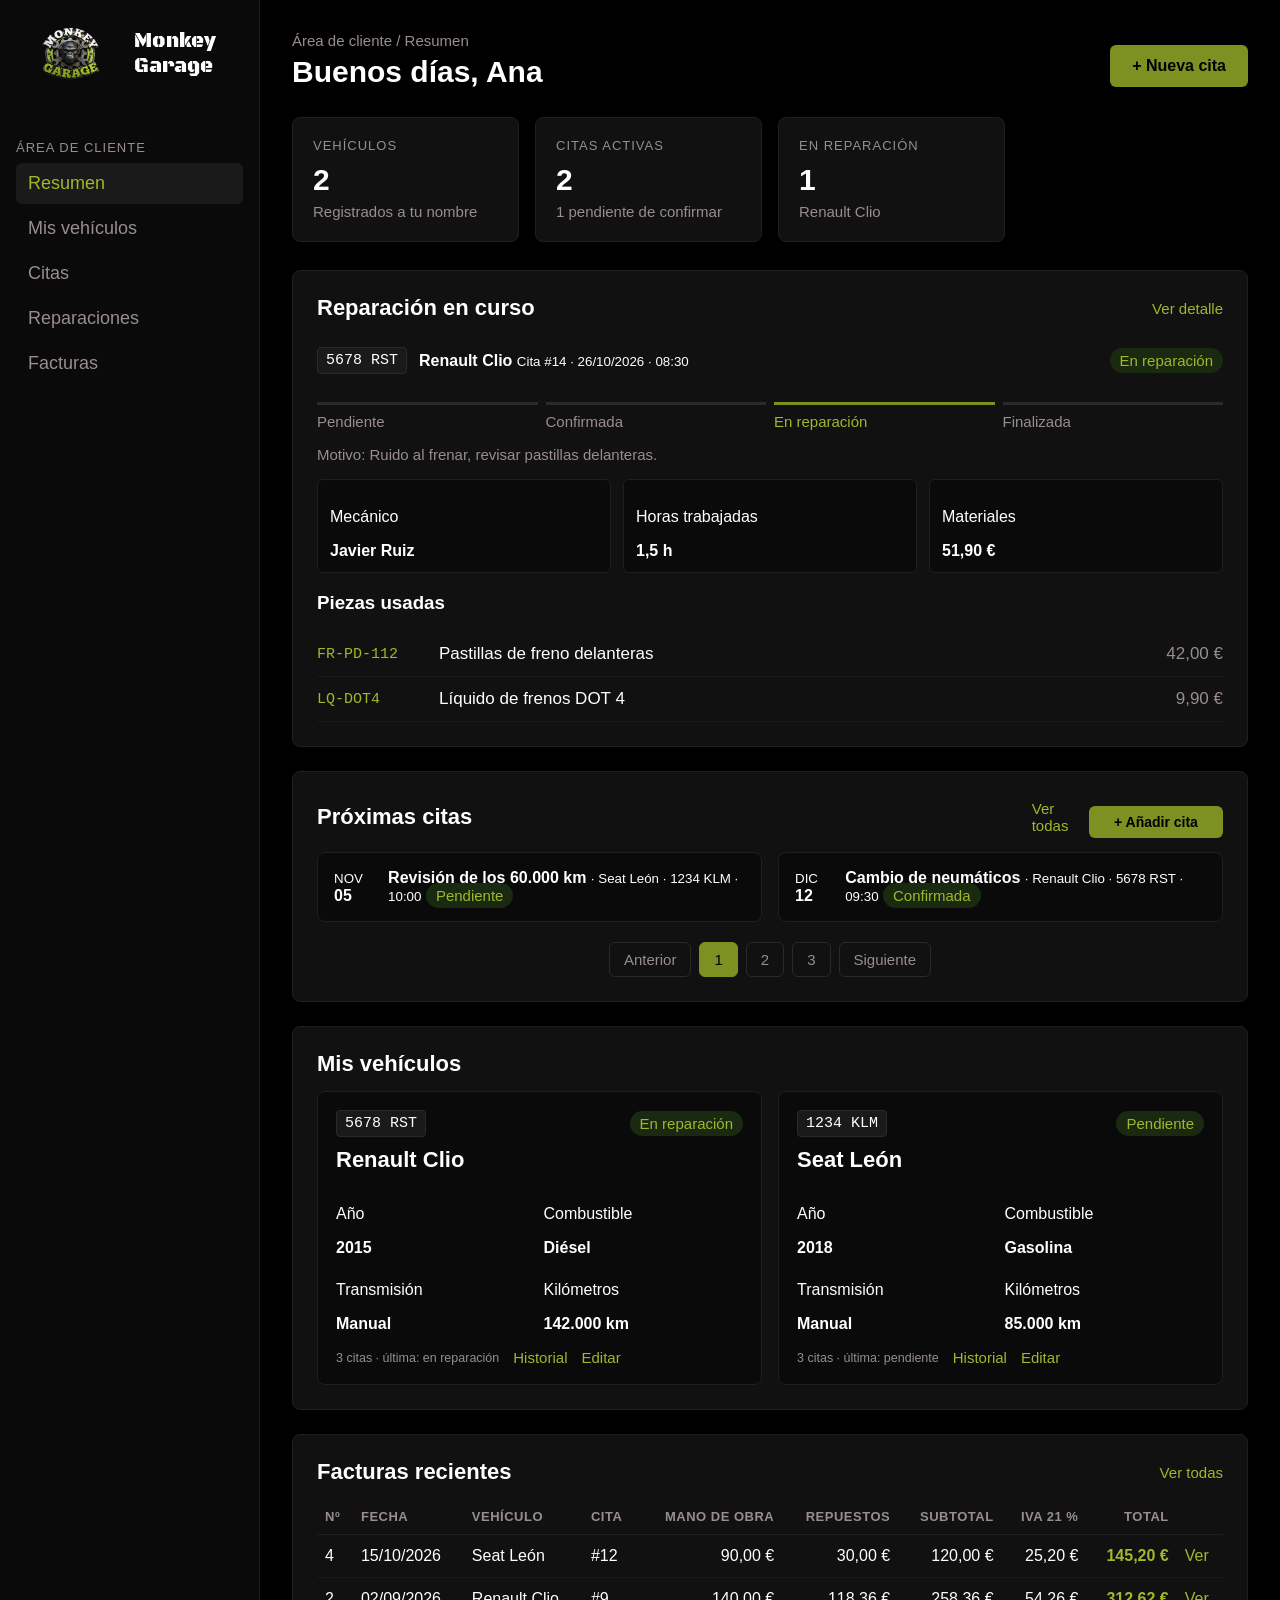
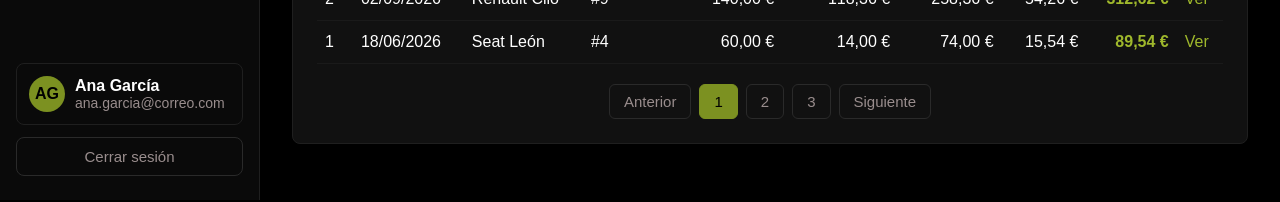
==== frontend/cliente/index.html @ cb33846b "Maquetación del panel del cliente #26" ====
<!DOCTYPE html>
<html lang="es">
    <head>
        <meta charset="UTF-8">
        <meta name="viewport" content="width=device-width, initial-scale=1.0">
        <title>Monkey Garage - Panel del cliente</title>
        <link rel="preconnect" href="https://fonts.googleapis.com">
        <link rel="preconnect" href="https://fonts.gstatic.com" crossorigin>
        <link href="https://fonts.googleapis.com/css2?family=Black+Ops+One&display=swap" rel="stylesheet">
        <link rel="stylesheet" href="../assets/css/comun.css">
        <link rel="stylesheet" href="../assets/css/panel-cliente.css">
    </head>
    <body class="panel-cliente">
        <div class="layout">
            <aside class="sidebar">
                <div class="logo">
                    <img src="../assets/img/logo.png" alt="Logo Monkey Garage">
                    <span>Monkey Garage</span>
                </div>

                <p class="seccion">Área de cliente</p>
                <nav>
                    <a href="#" class="activo">Resumen</a>
                    <a href="#">Mis vehículos</a>
                    <a href="#">Citas</a>
                    <a href="#">Reparaciones</a>
                    <a href="#">Facturas</a>
                </nav>

                <a href="#" class="usuario">
                    <span class="avatar">AG</span>
                    <div>
                        <strong>Ana García</strong>
                        <small>ana.garcia@correo.com</small>
                    </div>
                </a>
                <button type="button" class="cerrar-sesion">Cerrar sesión</button>
            </aside>

            <main class="contenido">
                <header class="cabecera">
                    <div>
                        <p class="ruta">Área de cliente / Resumen</p>
                        <h1>Buenos días, Ana</h1>
                    </div>
                    <button type="button" class="btn-nueva-cita">+ Nueva cita</button>
                </header>

                <section class="tarjetas-resumen">
                    <article class="tarjeta">
                        <p class="etiqueta">Vehículos</p>
                        <strong class="valor">2</strong>
                        <small>Registrados a tu nombre</small>
                    </article>
                    <article class="tarjeta">
                        <p class="etiqueta">Citas activas</p>
                        <strong class="valor">2</strong>
                        <small>1 pendiente de confirmar</small>
                    </article>
                    <article class="tarjeta">
                        <p class="etiqueta">En reparación</p>
                        <strong class="valor">1</strong>
                        <small>Renault Clio</small>
                    </article>
                    
                </section>

                <section class="reparacion">
                    <header class="cabecera-seccion">
                        <h2>Reparación en curso</h2>
                        <a href="#">Ver detalle</a>
                    </header>

                    <div class="vehiculo-reparacion">
                        <span class="matricula">5678 RST</span>
                        <div>
                            <strong>Renault Clio</strong>
                            <small>Cita #14 · 26/10/2026 · 08:30</small>
                        </div>
                        <span class="estado">En reparación</span>
                    </div>

                    <ol class="progreso">
                        <li>Pendiente</li>
                        <li>Confirmada</li>
                        <li class="activo">En reparación</li>
                        <li>Finalizada</li>
                    </ol>

                    <p class="motivo">Motivo: Ruido al frenar, revisar pastillas delanteras.</p>

                    <div class="datos">
                        <article>
                            <p class="etiqueta">Mecánico</p>
                            <strong>Javier Ruiz</strong>
                        </article>
                        <article>
                            <p class="etiqueta">Horas trabajadas</p>
                            <strong>1,5 h</strong>
                        </article>
                        <article>
                            <p class="etiqueta">Materiales</p>
                            <strong>51,90 €</strong>
                        </article>
                    </div>

                    <h3>Piezas usadas</h3>
                    <ul class="piezas">
                        <li>
                            <span class="codigo">FR-PD-112</span>
                            <span>Pastillas de freno delanteras</span>
                            <span>42,00 €</span>
                        </li>
                        <li>
                            <span class="codigo">LQ-DOT4</span>
                            <span>Líquido de frenos DOT 4</span>
                            <span>9,90 €</span>
                        </li>
                    </ul>
                </section>


                <section class="citas">
                    <header class="cabecera-seccion">
                        <h2>Próximas citas</h2>
                        <div class="acciones">
                            <a href="#">Ver todas</a>
                            <button type="button" class="btn-añadir">+ Añadir cita</button>
                        </div>
                    </header>

                    <div class="lista-citas">
                        <article class="cita">
                            <div class="fecha">
                                <small>NOV</small>
                                <strong>05</strong>
                            </div>
                            <div>
                                <strong>Revisión de los 60.000 km</strong>
                                <small>· Seat León · 1234 KLM · 10:00</small>
                                <span class="estado pendiente">Pendiente</span>
                            </div>
                        </article>

                        <article class="cita">
                            <div class="fecha">
                                <small>DIC</small>
                                <strong>12</strong>
                            </div>
                            <div>
                                <strong>Cambio de neumáticos</strong>
                                <small>· Renault Clio · 5678 RST · 09:30</small>
                                <span class="estado confirmada">Confirmada</span>
                            </div>
                        </article>
                    </div>
                    <nav class="paginador">
                        <a href="#">Anterior</a>
                        <a href="#" class="activo">1</a>
                        <a href="#">2</a>
                        <a href="#">3</a>
                        <a href="#">Siguiente</a>
                    </nav>
                </section>
                

                <section class="vehiculos">
                    <header class="cabecera-seccion">
                        <h2>Mis vehículos</h2>
                    </header>

                    <div class="lista-vehiculos">
                        <article class="vehiculo">
                            <header class="vehiculo-cabecera">
                                <span class="matricula">5678 RST</span>
                                <span class="estado">En reparación</span>
                            </header>
                            <h3>Renault Clio</h3>
                            

                            <div class="datos">
                                <div><p class="etiqueta">Año</p><strong>2015</strong></div>
                                <div><p class="etiqueta">Combustible</p><strong>Diésel</strong></div>
                                <div><p class="etiqueta">Transmisión</p><strong>Manual</strong></div>
                                <div><p class="etiqueta">Kilómetros</p><strong>142.000 km</strong></div>
                            </div>

                            <footer class="vehiculo-pie">
                                <small>3 citas · última: en reparación</small>
                                <a href="#">Historial</a>
                                <a href="#">Editar</a>
                            </footer>
                        </article>

                        <article class="vehiculo">
                            <header class="vehiculo-cabecera">
                                <span class="matricula">1234 KLM</span>
                                <span class="estado pendiente">Pendiente</span>
                            </header>
                            <h3>Seat León</h3>

                            <div class="datos">
                                <div><p class="etiqueta">Año</p><strong>2018</strong></div>
                                <div><p class="etiqueta">Combustible</p><strong>Gasolina</strong></div>
                                <div><p class="etiqueta">Transmisión</p><strong>Manual</strong></div>
                                <div><p class="etiqueta">Kilómetros</p><strong>85.000 km</strong></div>
                            </div>

                            <footer class="vehiculo-pie">
                                <small>3 citas · última: pendiente</small>
                                <a href="#">Historial</a>
                                <a href="#">Editar</a>
                            </footer>
                        </article>

                        
                    </div>
                </section>
                

                <section class="facturas">
                <header class="cabecera-seccion">
                    <h2>Facturas recientes</h2>
                    <a href="#">Ver todas</a>
                </header>

                <div class="tabla-contenedor">
                    <table>
                        <thead>
                            <tr>
                                <th>Nº</th>
                                <th>Fecha</th>
                                <th>Vehículo</th>
                                <th>Cita</th>
                                <th class="numero">Mano de obra</th>
                                <th class="numero">Repuestos</th>
                                <th class="numero">Subtotal</th>
                                <th class="numero">IVA 21 %</th>
                                <th class="numero">Total</th>
                                <th></th>
                            </tr>
                        </thead>
                        <tbody>
                            <tr>
                                <td>4</td>
                                <td>15/10/2026</td>
                                <td>Seat León</td>
                                <td>#12</td>
                                <td class="numero">90,00 €</td>
                                <td class="numero">30,00 €</td>
                                <td class="numero">120,00 €</td>
                                <td class="numero">25,20 €</td>
                                <td class="numero total">145,20 €</td>
                                <td><a href="#">Ver</a></td>
                            </tr>
                            <tr>
                                <td>2</td>
                                <td>02/09/2026</td>
                                <td>Renault Clio</td>
                                <td>#9</td>
                                <td class="numero">140,00 €</td>
                                <td class="numero">118,36 €</td>
                                <td class="numero">258,36 €</td>
                                <td class="numero">54,26 €</td>
                                <td class="numero total">312,62 €</td>
                                <td><a href="#">Ver</a></td>
                            </tr>
                            <tr>
                                <td>1</td>
                                <td>18/06/2026</td>
                                <td>Seat León</td>
                                <td>#4</td>
                                <td class="numero">60,00 €</td>
                                <td class="numero">14,00 €</td>
                                <td class="numero">74,00 €</td>
                                <td class="numero">15,54 €</td>
                                <td class="numero total">89,54 €</td>
                                <td><a href="#">Ver</a></td>
                            </tr>
                        </tbody>
                    </table>
                </div>
                <nav class="paginador">
                    <a href="#">Anterior</a>
                    <a href="#" class="activo">1</a>
                    <a href="#">2</a>
                    <a href="#">3</a>
                    <a href="#">Siguiente</a>
                </nav>
            </section>
            </main>
        </div>
        
    </body>
</html>
---- frontend/assets/css/comun.css ----
:root {
    --verde: #7c9121;
    --verde-texto: #9fb82c;
    --negro: #000000;
    --blanco: #ffffff;
    --gris: #998d8d;
}

body {
    margin: 0;
    font-family: 'Black Ops One', sans-serif;
    background: var(--negro);
    color: var(--blanco);
}
input {
    width: 100%;
    box-sizing: border-box;
    padding: 12px;
    margin-top: 10px;
    background: var(--negro);
    color: var(--blanco);
    border: 1px solid var(--blanco);
    border-radius: 9px;
}

input::placeholder {
    color: var(--gris);
}

button {
    width: 100%;
    padding: 12px;
    margin-top: 10px;
    background: var(--verde);
    color: var(--negro);
    border: none;
    border-radius: 9px;
    font-family: 'Black Ops One', sans-serif;
    font-size: 18px;
    cursor: pointer;
}
---- frontend/assets/css/panel-cliente.css ----
body.panel-cliente {
    margin: 0;
    background: var(--negro);
    color: var(--blanco);
    font-family: 'Inter', sans-serif;
    font-size: 16px;
}

.layout {
    display: flex;
    min-height: 100vh;
}

.sidebar {
    width: 260px;
    flex-shrink: 0;
    display: flex;
    flex-direction: column;
    justify-content: flex-start;
    padding: 24px 16px;
    box-sizing: border-box;
    background: #0a0a0a;
    border-right: 1px solid #1f1f1f;
}

.sidebar .usuario {
    margin-top: auto;
}
.cerrar-sesion {
    margin-top: 12px;
    width: 100%;
    padding: 10px;
    background: transparent;
    color: var(--gris);
    border: 1px solid #2a2a2a;
    border-radius: 8px;
    font-family: 'Inter', sans-serif;
    font-size: 15px;
    cursor: pointer;
}

.cerrar-sesion:hover {
    color: #f55;
    border-color: #f55;
}

.contenido {
    flex: 1;
    padding: 32px;
    box-sizing: border-box;
}

.logo {
    display: flex;
    align-items: center;
    gap: 10px;
    margin-bottom: 32px;
}

.logo img {
    width: 150px;
    height: 60px;
}

.logo span {
    font-family: 'Black Ops One', sans-serif;
    font-size: 20px;
    color: var(--blanco);
}

.seccion {
    font-size: 13px;
    letter-spacing: 1px;
    text-transform: uppercase;
    color: var(--gris);
    margin: 24px 0 8px;
}

.sidebar nav {
    display: flex;
    flex-direction: column;
    gap: 4px;
}

.sidebar nav a {
    padding: 10px 12px;
    border-radius: 6px;
    color: var(--gris);
    text-decoration: none;
    font-size: 18px;
}

.sidebar nav a:hover {
    color: var(--blanco);
    background: #1a1a1a;
}

.sidebar nav a.activo {
    color: var(--verde-texto);
    background: #1a1a1a;
}

.usuario {
    display: flex;
    align-items: center;
    gap: 10px;
    padding: 12px;
    border-radius: 8px;
    color: var(--blanco);
    text-decoration: none;
    border: 1px solid #1f1f1f;
}

.usuario .avatar {
    width: 36px;
    height: 36px;
    border-radius: 50%;
    background: var(--verde);
    color: var(--negro);
    font-weight: bold;
    display: flex;
    align-items: center;
    justify-content: center;
    flex-shrink: 0;
}

.usuario small {
    display: block;
    color: var(--gris);
    font-size: 14px;
    word-break: break-all;
}

.cabecera {
    display: flex;
    justify-content: space-between;
    align-items: center;
    margin-bottom: 28px;
}

.cabecera .ruta {
    font-size: 15px;
    color: var(--gris);
    margin: 0 0 6px 0;
}

.cabecera h1 {
    font-size: 30px;
    margin: 0;
}

.btn-nueva-cita {
    flex: 0 0 auto;
    width: auto;
    white-space: nowrap;
    padding: 12px 22px;
    background: var(--verde);
    color: var(--negro);
    border: none;
    border-radius: 6px;
    font-family: 'Inter', sans-serif;
    font-weight: 600;
    font-size: 16px;
    cursor: pointer;
}

.tarjetas-resumen {
    display: grid;
    grid-template-columns: repeat(4, 1fr);
    gap: 16px;
    margin-bottom: 28px;
}

.tarjeta {
    background: #111;
    border: 1px solid #1f1f1f;
    border-radius: 8px;
    padding: 20px;
}

.tarjeta .etiqueta {
    font-size: 13px;
    text-transform: uppercase;
    letter-spacing: 1px;
    color: var(--gris);
    margin: 0 0 10px 0;
}

.tarjeta .valor {
    display: block;
    font-size: 30px;
    margin-bottom: 6px;
}

.tarjeta small {
    color: var(--gris);
    font-size: 15px;
}

.cabecera-seccion {
    display: flex;
    justify-content: space-between;
    align-items: center;
    margin-bottom: 14px;
}

.cabecera-seccion h2 {
    font-size: 22px;
    margin: 0;
}

.cabecera-seccion a {
    color: var(--verde-texto);
    font-size: 15px;
    text-decoration: none;
}

.reparacion,
.citas,
.vehiculos,
.facturas {
    background: #111;
    border: 1px solid #1f1f1f;
    border-radius: 8px;
    padding: 24px;
    margin-bottom: 24px;
}

.piezas {
    list-style: none;
    padding: 0;
    margin: 12px 0 0 0;
}

.piezas li {
    display: grid;
    grid-template-columns: 110px 1fr auto;
    gap: 12px;
    align-items: center;
    padding: 12px 0;
    border-bottom: 1px solid #1a1a1a;
    font-size: 17px;
}

.piezas .codigo {
    font-family: monospace;
    font-size: 15px;
    color: var(--verde-texto);
}

.piezas li > span:last-child {
    text-align: right;
    color: var(--gris);
    font-size: 17px;
}

.vehiculo-reparacion {
    display: flex;
    align-items: center;
    gap: 12px;
    padding: 12px 0;
}

.matricula {
    background: #1a1a1a;
    border: 1px solid #2a2a2a;
    border-radius: 4px;
    padding: 4px 8px;
    font-family: monospace;
    font-size: 15px;
}

.estado {
    margin-left: auto;
    padding: 4px 10px;
    border-radius: 999px;
    font-size: 15px;
    background: #1a2a10;
    color: var(--verde-texto);
}

.progreso {
    display: flex;
    gap: 8px;
    list-style: none;
    padding: 0;
    margin: 16px 0;
}

.progreso li {
    flex: 1;
    padding-top: 8px;
    border-top: 3px solid #2a2a2a;
    font-size: 15px;
    color: var(--gris);
}

.progreso li.activo {
    border-top-color: var(--verde);
    color: var(--verde-texto);
}

.motivo {
    color: var(--gris);
    font-size: 15px;
}

.datos {
    display: grid;
    grid-template-columns: repeat(3, 1fr);
    gap: 12px;
    margin: 16px 0;
}

.datos article {
    background: #0a0a0a;
    border: 1px solid #1f1f1f;
    border-radius: 6px;
    padding: 12px;
}

.lista-vehiculos {
    display: grid;
    grid-template-columns: repeat(2, 1fr);
    gap: 16px;
}

.vehiculo {
    background: #0a0a0a;
    border: 1px solid #1f1f1f;
    border-radius: 8px;
    padding: 18px;
}

.vehiculo-cabecera {
    display: flex;
    justify-content: space-between;
    align-items: center;
    margin-bottom: 10px;
}

.vehiculo h3 {
    margin: 0 0 6px 0;
    font-size: 22px;
}

.color {
    font-size: 15px;
    color: var(--gris);
    margin: 0 0 14px 0;
}

.punto {
    display: inline-block;
    width: 10px;
    height: 10px;
    border-radius: 50%;
    margin-right: 6px;
}

.punto.rojo { background: #d33; }
.punto.blanco { background: #fff; }

.vehiculo .datos {
    display: grid;
    grid-template-columns: repeat(2, 1fr);
    gap: 8px;
}

.vehiculo-pie {
    display: flex;
    align-items: center;
    gap: 14px;
    margin-top: 14px;
    font-size: 15px;
    color: var(--gris);
}

.vehiculo-pie a {
    color: var(--verde-texto);
    text-decoration: none;
}

.tabla-contenedor {
    overflow-x: auto;
}

.facturas table {
    width: 100%;
    border-collapse: collapse;
    font-size: 16px;
}

.facturas th {
    text-align: left;
    font-size: 13px;
    text-transform: uppercase;
    letter-spacing: 0.5px;
    color: var(--gris);
    padding: 10px 8px;
    border-bottom: 1px solid #1f1f1f;
}

.facturas td {
    padding: 12px 8px;
    border-bottom: 1px solid #1a1a1a;
}

.facturas .numero {
    text-align: right;
}

.facturas .total {
    font-weight: bold;
    color: var(--verde-texto);
}

.facturas td a {
    color: var(--verde-texto);
    text-decoration: none;
}

.lista-citas {
    display: grid;
    grid-template-columns: repeat(2, 1fr);
    gap: 16px;
}

.cita {
    display: flex;
    gap: 16px;
    background: #0a0a0a;
    border: 1px solid #1f1f1f;
    border-radius: 8px;
    padding: 16px;
}

.cabecera-seccion .acciones {
    display: flex;
    align-items: center;
    gap: 16px;
}

.btn-añadir {
    padding: 8px 14px;
    background: var(--verde);
    color: var(--negro);
    border: none;
    border-radius: 6px;
    font-family: 'Inter', sans-serif;
    font-weight: 600;
    font-size: 14px;
    cursor: pointer;
}

.paginador {
    display: flex;
    flex-direction: row;
    justify-content: center;
    gap: 8px;
    margin-top: 20px;
}

.paginador a {
    padding: 8px 14px;
    border: 1px solid #2a2a2a;
    border-radius: 6px;
    color: var(--gris);
    text-decoration: none;
    font-size: 15px;
}

.paginador a.activo {
    background: var(--verde);
    border-color: var(--verde);
    color: var(--negro);
}
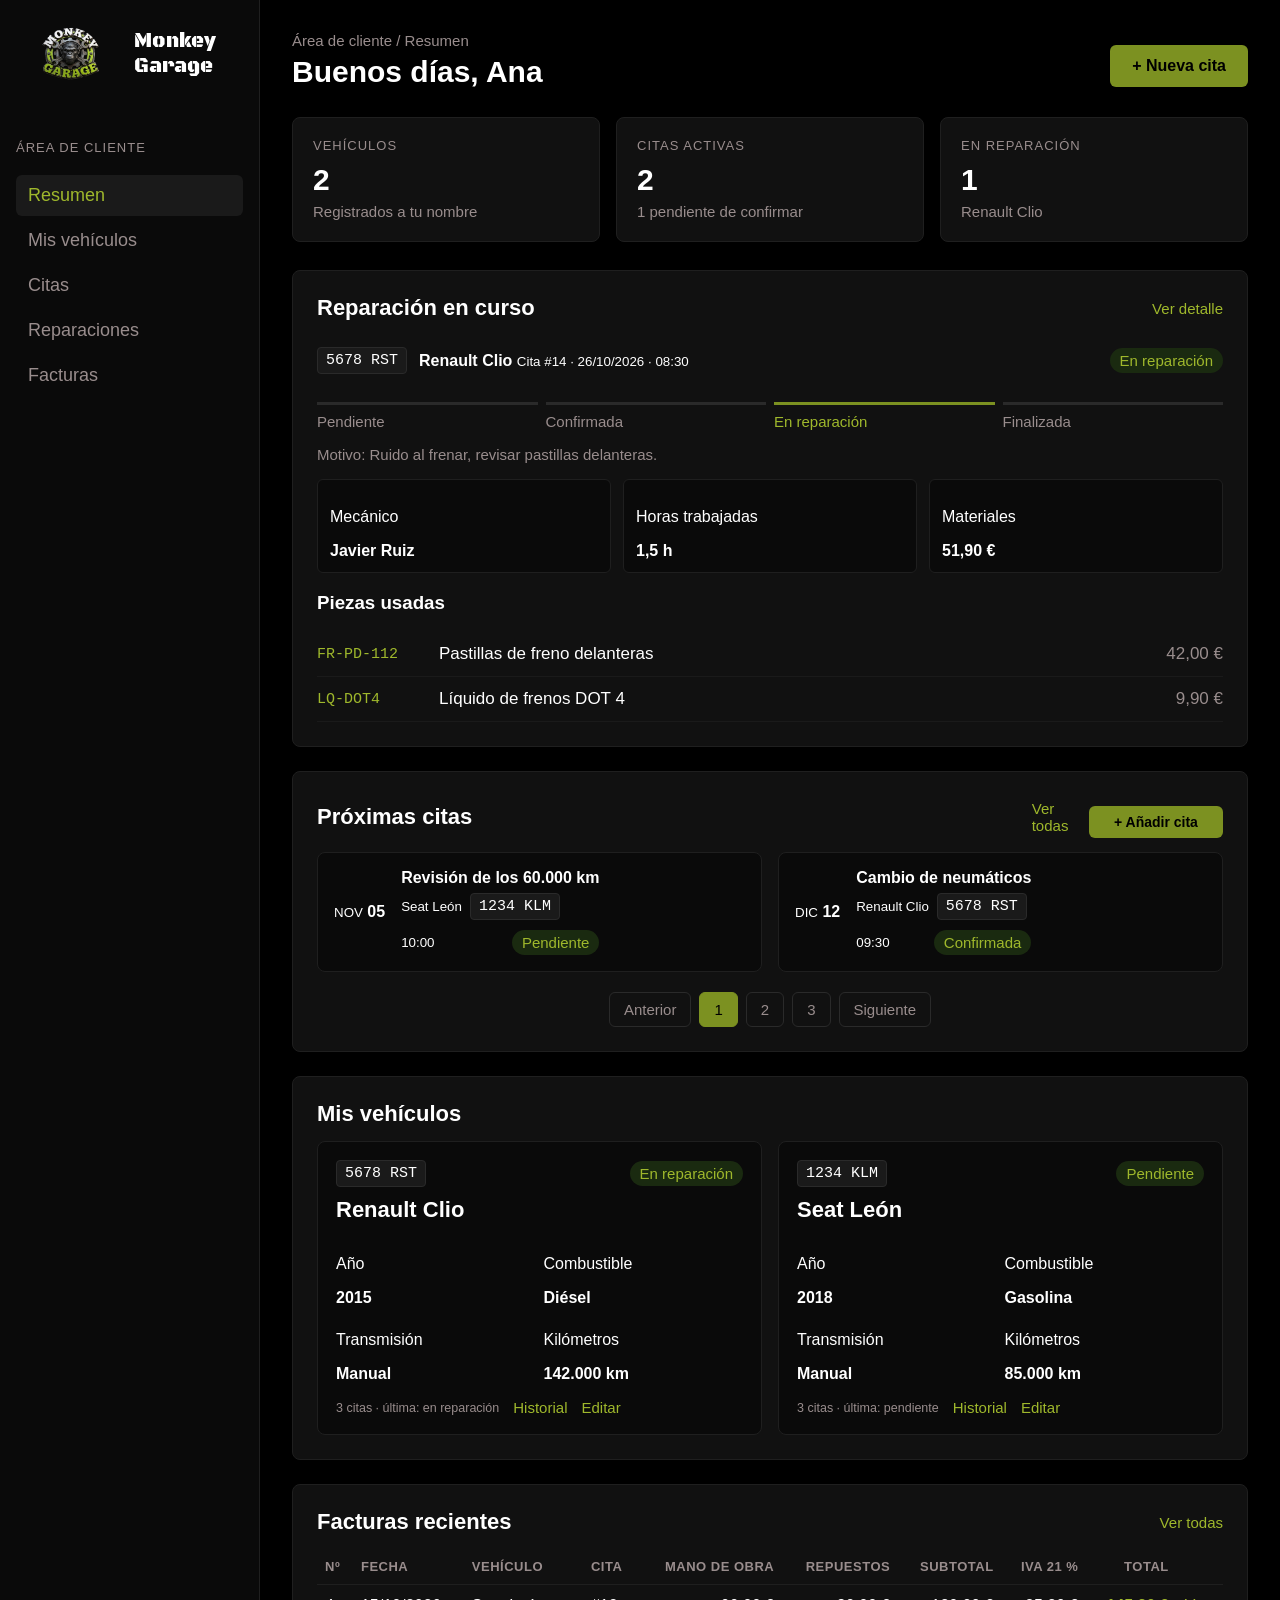
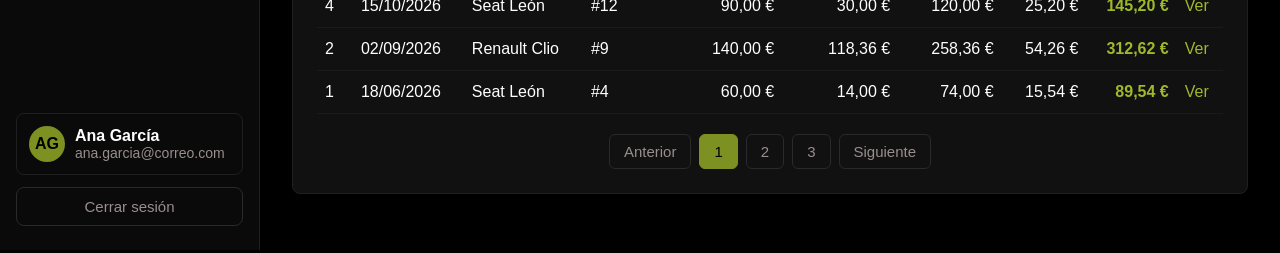
==== commit 66641952: "Añade responsive al panel del cliente  #37" ====
--- a/frontend/cliente/index.html
+++ b/frontend/cliente/index.html
@@ -135,10 +135,16 @@
                                 <small>NOV</small>
                                 <strong>05</strong>
                             </div>
-                            <div>
+                            <div class="info-cita">
                                 <strong>Revisión de los 60.000 km</strong>
-                                <small>· Seat León · 1234 KLM · 10:00</small>
-                                <span class="estado pendiente">Pendiente</span>
+                                <div class="vehiculo-cita">
+                                    <small>Seat León</small>
+                                    <span class="matricula">1234 KLM</span>
+                                </div>
+                                <div class="pie-cita">
+                                    <small>10:00</small>
+                                    <span class="estado pendiente">Pendiente</span>
+                                </div>
                             </div>
                         </article>
 
@@ -147,10 +153,16 @@
                                 <small>DIC</small>
                                 <strong>12</strong>
                             </div>
-                            <div>
+                            <div class="info-cita">
                                 <strong>Cambio de neumáticos</strong>
-                                <small>· Renault Clio · 5678 RST · 09:30</small>
-                                <span class="estado confirmada">Confirmada</span>
+                                <div class="vehiculo-cita">
+                                    <small>Renault Clio</small>
+                                    <span class="matricula">5678 RST</span>
+                                </div>
+                                <div class="pie-cita">
+                                    <small>09:30</small>
+                                    <span class="estado confirmada">Confirmada</span>
+                                </div>
                             </div>
                         </article>
                     </div>
@@ -228,52 +240,52 @@
                     <table>
                         <thead>
                             <tr>
-                                <th>Nº</th>
+                                <th class="col-extra">Nº</th>
                                 <th>Fecha</th>
                                 <th>Vehículo</th>
-                                <th>Cita</th>
-                                <th class="numero">Mano de obra</th>
-                                <th class="numero">Repuestos</th>
-                                <th class="numero">Subtotal</th>
-                                <th class="numero">IVA 21 %</th>
+                                <th class="col-extra">Cita</th>
+                                <th class="numero col-extra">Mano de obra</th>
+                                <th class="numero col-extra">Repuestos</th>
+                                <th class="numero col-extra">Subtotal</th>
+                                <th class="numero col-extra">IVA 21 %</th>
                                 <th class="numero">Total</th>
                                 <th></th>
                             </tr>
                         </thead>
                         <tbody>
                             <tr>
-                                <td>4</td>
+                                <td class="col-extra">4</td>
                                 <td>15/10/2026</td>
                                 <td>Seat León</td>
-                                <td>#12</td>
-                                <td class="numero">90,00 €</td>
-                                <td class="numero">30,00 €</td>
-                                <td class="numero">120,00 €</td>
-                                <td class="numero">25,20 €</td>
+                                <td class="col-extra">#12</td>
+                                <td class="numero col-extra">90,00 €</td>
+                                <td class="numero col-extra">30,00 €</td>
+                                <td class="numero col-extra">120,00 €</td>
+                                <td class="numero col-extra">25,20 €</td>
                                 <td class="numero total">145,20 €</td>
                                 <td><a href="#">Ver</a></td>
                             </tr>
                             <tr>
-                                <td>2</td>
+                                <td class="col-extra">2</td>
                                 <td>02/09/2026</td>
                                 <td>Renault Clio</td>
-                                <td>#9</td>
-                                <td class="numero">140,00 €</td>
-                                <td class="numero">118,36 €</td>
-                                <td class="numero">258,36 €</td>
-                                <td class="numero">54,26 €</td>
+                                <td class="col-extra">#9</td>
+                                <td class="numero col-extra">140,00 €</td>
+                                <td class="numero col-extra">118,36 €</td>
+                                <td class="numero col-extra">258,36 €</td>
+                                <td class="numero col-extra">54,26 €</td>
                                 <td class="numero total">312,62 €</td>
                                 <td><a href="#">Ver</a></td>
                             </tr>
                             <tr>
-                                <td>1</td>
+                                <td class="col-extra">1</td>
                                 <td>18/06/2026</td>
                                 <td>Seat León</td>
-                                <td>#4</td>
-                                <td class="numero">60,00 €</td>
-                                <td class="numero">14,00 €</td>
-                                <td class="numero">74,00 €</td>
-                                <td class="numero">15,54 €</td>
+                                <td class="col-extra">#4</td>
+                                <td class="numero col-extra">60,00 €</td>
+                                <td class="numero col-extra">14,00 €</td>
+                                <td class="numero col-extra">74,00 €</td>
+                                <td class="numero col-extra">15,54 €</td>
                                 <td class="numero total">89,54 €</td>
                                 <td><a href="#">Ver</a></td>
                             </tr>
--- a/frontend/assets/css/panel-cliente.css
+++ b/frontend/assets/css/panel-cliente.css
@@ -60,8 +60,8 @@
 .logo img {
     width: 150px;
     height: 60px;
-}
-
+    object-fit: contain;
+}
 .logo span {
     font-family: 'Black Ops One', sans-serif;
     font-size: 20px;
@@ -73,13 +73,14 @@
     letter-spacing: 1px;
     text-transform: uppercase;
     color: var(--gris);
-    margin: 24px 0 8px;
+    margin: 24px 0 20px;
 }
 
 .sidebar nav {
     display: flex;
     flex-direction: column;
     gap: 4px;
+    margin-bottom: 24px;
 }
 
 .sidebar nav a {
@@ -166,7 +167,7 @@
 
 .tarjetas-resumen {
     display: grid;
-    grid-template-columns: repeat(4, 1fr);
+    grid-template-columns: repeat(3, minmax(0, 1fr));
     gap: 16px;
     margin-bottom: 28px;
 }
@@ -234,7 +235,7 @@
 
 .piezas li {
     display: grid;
-    grid-template-columns: 110px 1fr auto;
+    grid-template-columns: 110px minmax(0, 1fr) auto;
     gap: 12px;
     align-items: center;
     padding: 12px 0;
@@ -307,7 +308,7 @@
 
 .datos {
     display: grid;
-    grid-template-columns: repeat(3, 1fr);
+    grid-template-columns: repeat(3, minmax(0, 1fr));
     gap: 12px;
     margin: 16px 0;
 }
@@ -321,7 +322,7 @@
 
 .lista-vehiculos {
     display: grid;
-    grid-template-columns: repeat(2, 1fr);
+    grid-template-columns: repeat(2, minmax(0, 1fr));
     gap: 16px;
 }
 
@@ -363,9 +364,10 @@
 
 .vehiculo .datos {
     display: grid;
-    grid-template-columns: repeat(2, 1fr);
+    grid-template-columns: repeat(2, minmax(0, 1fr));
     gap: 8px;
 }
+
 
 .vehiculo-pie {
     display: flex;
@@ -422,17 +424,39 @@
 
 .lista-citas {
     display: grid;
-    grid-template-columns: repeat(2, 1fr);
+    grid-template-columns: repeat(2, minmax(0, 1fr));
     gap: 16px;
 }
 
 .cita {
     display: flex;
+    align-items: center;
     gap: 16px;
     background: #0a0a0a;
     border: 1px solid #1f1f1f;
     border-radius: 8px;
     padding: 16px;
+}
+
+.info-cita {
+    display: flex;
+    flex-direction: column;
+    gap: 6px;
+    min-width: 0;
+}
+
+.vehiculo-cita {
+    display: flex;
+    align-items: center;
+    gap: 8px;
+}
+
+.pie-cita {
+    display: flex;
+    align-items: center;
+    justify-content: space-between;
+    gap: 8px;
+    margin-top: 4px;
 }
 
 .cabecera-seccion .acciones {
@@ -474,4 +498,120 @@
     background: var(--verde);
     border-color: var(--verde);
     color: var(--negro);
+}
+@media (max-width: 1032px) {
+    .layout {
+        flex-direction: column;
+    }
+
+    .sidebar {
+        width: 100%;
+        border-right: none;
+        border-bottom: 1px solid #1f1f1f;
+    }
+
+    .sidebar nav {
+        flex-direction: row;
+        flex-wrap: nowrap;
+        gap: 4px;
+    }
+
+    .sidebar nav a {
+        padding: 8px 10px;
+        font-size: 16px;
+        white-space: nowrap;
+    }
+    .facturas table {
+        width: auto;
+        margin: 0 auto;
+    }
+    .facturas th,
+    .facturas td {
+        padding-left: 16px;
+        padding-right: 16px;
+    }
+
+    .facturas .col-extra {
+        display: none;
+    }
+    .facturas th:nth-child(2),
+    .facturas td:nth-child(2),
+    .facturas th:nth-child(9),
+    .facturas td:nth-child(9),
+    .facturas th:nth-child(10),
+    .facturas td:nth-child(10) {
+        white-space: nowrap;
+    }
+}
+
+@media (max-width: 600px) {
+    .layout {
+        flex-direction: column;
+    }
+
+    .sidebar {
+        width: 100%;
+        border-right: none;
+        border-bottom: 1px solid #1f1f1f;
+    }
+
+    .sidebar nav {
+        flex-direction: row;
+        flex-wrap: nowrap;
+        gap: 10px
+    }
+
+    .sidebar nav a {
+        padding: 8px 10px;
+        font-size: 14px;
+    }
+
+    .contenido {
+        padding: 16px;
+        min-width: 0;
+    }
+
+    .cabecera {
+        flex-direction: column;
+        align-items: stretch;
+        gap: 12px;
+    }
+
+    .btn-nueva-cita {
+        width: 100%;
+    }
+
+    .cabecera-seccion {
+        flex-wrap: wrap;
+        gap: 8px;
+    }
+
+    .tarjetas-resumen,
+    .datos,
+    .lista-citas,
+    .lista-vehiculos {
+        grid-template-columns: minmax(0, 1fr);
+    }
+
+    .piezas li {
+        grid-template-columns: auto minmax(0, 1fr) auto;
+        gap: 8px;
+    }
+
+    .progreso {
+        flex-wrap: wrap;
+    }
+
+    .progreso li {
+        flex: 1 1 45%;
+    }
+
+    
+
+    
+
+    .vehiculo-pie,
+    .paginador {
+        flex-wrap: wrap;
+    }
 }
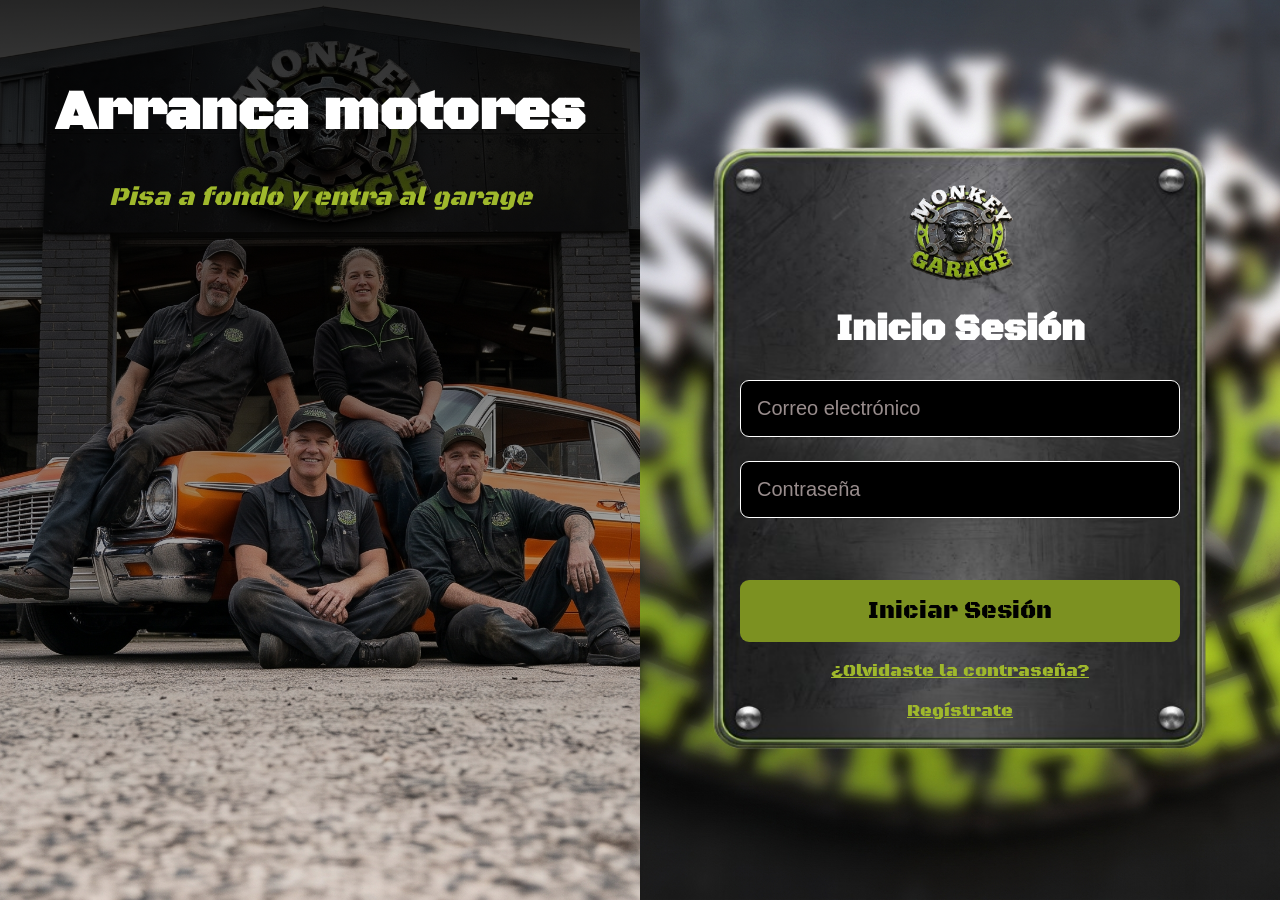
==== commit 9800c711: "Conecta la gestion de vehiculos del panel con fetch y añade modal como formulario #41" ====
--- a/frontend/cliente/index.html
+++ b/frontend/cliente/index.html
@@ -180,6 +180,8 @@
                     <header class="cabecera-seccion">
                         <h2>Mis vehículos</h2>
                     </header>
+
+                    <div id="mensaje-vehiculos"></div>
 
                     <div class="lista-vehiculos">
                         <article class="vehiculo">
@@ -302,6 +304,16 @@
             </section>
             </main>
         </div>
+        <div id="modal-editar" class="modal-fondo">
+            <div class="modal-caja">
+                <button type="button" id="cerrar-modal" class="modal-cerrar">X</button>
+                <div id="contenido-modal"></div>
+            </div>
+        </div>
+        <script src="../assets/js/api.js"></script>
+        <script src="../assets/js/cliente.js"></script>
+
+
         
     </body>
 </html>
--- a/frontend/assets/css/panel-cliente.css
+++ b/frontend/assets/css/panel-cliente.css
@@ -499,6 +499,96 @@
     border-color: var(--verde);
     color: var(--negro);
 }
+
+#mensaje-vehiculos {
+    margin: 0 0 16px 0;
+}
+
+.modal-fondo {
+    display: none;
+    position: fixed;
+    top: 0;
+    left: 0;
+    width: 100%;
+    height: 100%;
+    background: rgba(0, 0, 0, 0.7);
+    z-index: 1000;
+    align-items: center;
+    justify-content: center;
+}
+
+.modal-caja {
+    position: relative;
+    background: #111;
+    border: 1px solid #1f1f1f;
+    border-radius: 8px;
+    padding: 72px 24px 24px 24px;
+    min-width: 320px;
+    max-width: 480px;
+    width: 90%;
+    box-sizing: border-box;
+}
+
+.modal-caja form {
+    display: block;
+}
+
+.modal-caja label {
+    display: block;
+    margin-bottom: 22px;
+    font-size: 14px;
+    font-weight: 600;
+    color: var(--blanco);
+}
+
+.modal-caja label input {
+    display: block;
+    width: 100%;
+    box-sizing: border-box;
+    margin-top: 6px;
+    padding: 10px 12px;
+    background: #0a0a0a;
+    color: var(--blanco);
+    border: 1px solid #2a2a2a;
+    border-radius: 6px;
+    font-family: 'Inter', sans-serif;
+    font-size: 16px;
+}
+
+.modal-caja form button[type="submit"] {
+    display: block;
+    width: 100%;
+    margin-top: 8px;
+    padding: 12px;
+    background: var(--verde);
+    color: var(--negro);
+    border: none;
+    border-radius: 6px;
+    font-family: 'Inter', sans-serif;
+    font-weight: 600;
+    font-size: 16px;
+    cursor: pointer;
+}
+
+.modal-cerrar {
+    position: absolute;
+    top: 12px;
+    left: 12px;
+    width: auto;
+    padding: 4px 10px;
+    background: transparent;
+    color: var(--gris);
+    border: 1px solid #2a2a2a;
+    border-radius: 6px;
+    font-family: 'Inter', sans-serif;
+    font-size: 16px;
+    cursor: pointer;
+}
+
+.modal-cerrar:hover {
+    color: #f55;
+    border-color: #f55;
+}
 @media (max-width: 1032px) {
     .layout {
         flex-direction: column;
